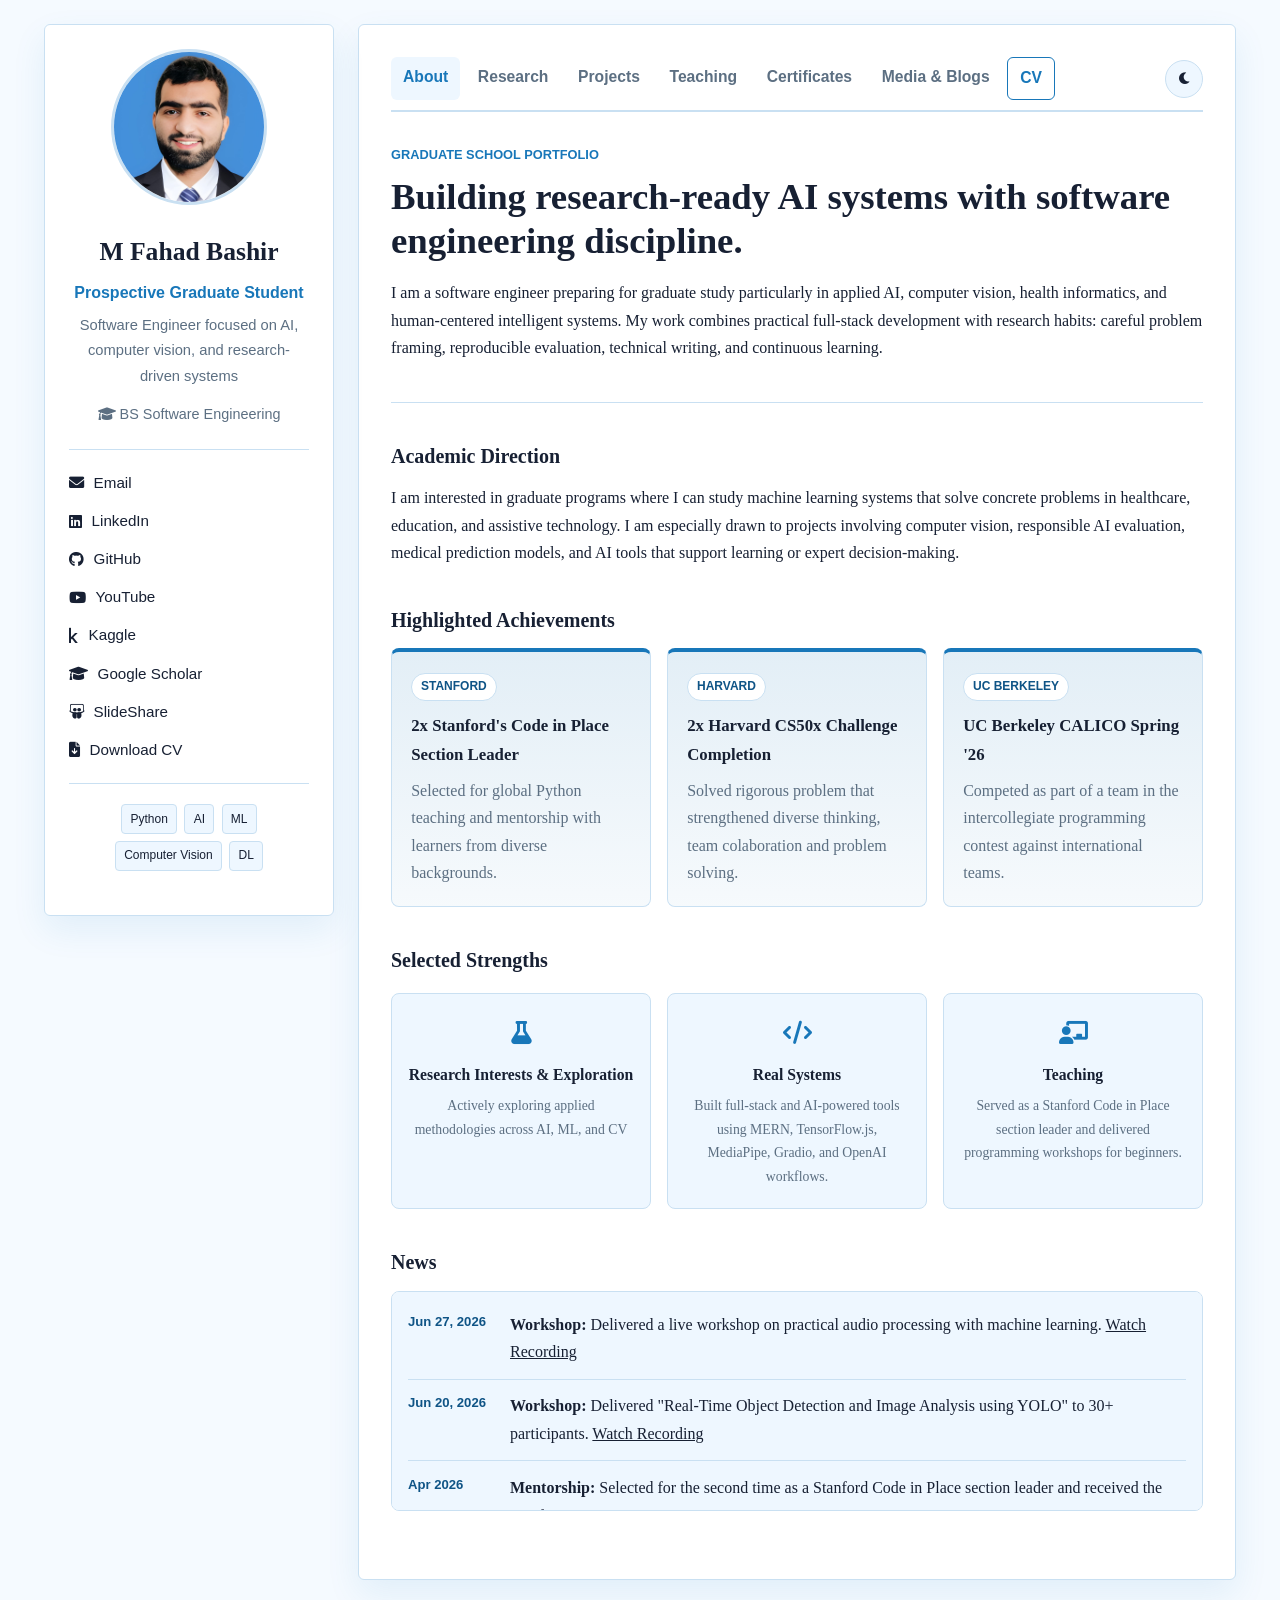
==== index.html @ 1e4f1df3 "Add files via upload" ====
<!DOCTYPE html>
<html lang="en">
<head>
    <meta charset="UTF-8">
    <meta name="viewport" content="width=device-width, initial-scale=1.0">
    <title>Muhammad Fahad Bashir | Portfolio</title>
    <link rel="stylesheet" href="style.css">
    <link rel="stylesheet" href="https://cdnjs.cloudflare.com/ajax/libs/font-awesome/6.0.0/css/all.min.css">
    <script src="script.js" defer></script>
</head>
<body>
    <div class="portfolio-container">
        <aside class="sidebar">
            <img src="profile.png" alt="Muhammad Fahad Bashir" class="profile-img">
            <h1>M Fahad Bashir</h1>
            <p class="title">Prospective Graduate Student</p>
            <p class="subtitle">Software Engineer focused on AI, computer vision, and research-driven systems</p>
            <p class="institution"><i class="fas fa-graduation-cap"></i> BS Software Engineering</p>

            <div class="contact-links">
                <a href="mailto:bashirfahad789@gmail.com"><i class="fas fa-envelope"></i> Email</a>
                <a href="https://linkedin.com/in/mfahadbashir" target="_blank" rel="noopener"><i class="fab fa-linkedin"></i> LinkedIn</a>
                <a href="https://github.com/muhammadfahd" target="_blank" rel="noopener"><i class="fab fa-github"></i> GitHub</a>
                <a href="https://www.youtube.com/@mfahadbashir45" target="_blank" rel="noopener"><i class="fab fa-youtube"></i> YouTube</a>
                <a href="https://www.kaggle.com/muhammadfahadbashir" target="_blank" rel="noopener"><i class="fab fa-kaggle"></i> Kaggle</a>
                <a href="https://scholar.google.com/citations?view_op=search_authors&mauthors=Muhammad+Fahad+Bashir" target="_blank" rel="noopener"><i class="fas fa-graduation-cap"></i> Google Scholar</a>
                <a href="https://www.slideshare.net/MuhammadFahadBashir3?itemsPerPage=18" target="_blank" rel="noopener"><i class="fab fa-slideshare"></i> SlideShare</a>
                <a href="cv.pdf" download><i class="fas fa-file-arrow-down"></i> Download CV</a>
            </div>

            <div class="tag-cloud">
                <span>Python</span> 
                <span>AI</span>
                <span>ML </span>
                <span>Computer Vision</span>
                <span>DL </span>
            </div>
        </aside>

        <main class="content-area">
            <nav class="tabs-nav" aria-label="Primary navigation">
                <div class="nav-links">
                    <a href="index.html" class="nav-link active">About</a>
                    <a href="research.html" class="nav-link">Research</a>
                    <a href="projects.html" class="nav-link">Projects</a>
                    <a href="workshops.html" class="nav-link">Teaching</a>
                    <a href="certificates.html" class="nav-link">Certificates</a>
                    <a href="gallery.html" class="nav-link">Media & Blogs</a>
                    <a href="cv.pdf" class="nav-link cv-link" download>CV</a>
                </div>
                <button class="theme-toggle" id="theme-toggle" type="button" aria-label="Toggle color theme">
                    <i class="fas fa-moon mode-icon" aria-hidden="true"></i>
                </button>
            </nav>

            <section class="intro-section">
                <p class="eyebrow">Graduate school portfolio</p>
                <h2>Building research-ready AI systems with software engineering discipline.</h2>
                <p>I am a software engineer preparing for graduate study particularly in applied AI, computer vision, health informatics, and human-centered intelligent systems. My work combines practical full-stack development with research habits: careful problem framing, reproducible evaluation, technical writing, and continuous learning.</p>
            </section>

            <section>
                <h3>Academic Direction</h3>
                <p>I am interested in graduate programs where I can study machine learning systems that solve concrete problems in healthcare, education, and assistive technology. I am especially drawn to projects involving computer vision, responsible AI evaluation, medical prediction models, and AI tools that support learning or expert decision-making.</p>
            </section>

            <section>
                <h3>Highlighted Achievements</h3>
                <div class="achievement-strip">
                    <article class="achievement-card">
                        <span class="achievement-source">Stanford</span>
                        <h4>2x Stanford's Code in Place Section Leader</h4>
                        <p>Selected for global Python teaching and mentorship with learners from diverse backgrounds.</p>
                    </article>
                    <article class="achievement-card">
                        <span class="achievement-source">Harvard</span>
                        <h4>2x Harvard CS50x Challenge Completion</h4>
                        <p>Solved rigorous problem that strengthened diverse thinking, team colaboration and problem solving.</p>
                    </article>
                    <article class="achievement-card">
                        <span class="achievement-source">UC Berkeley </span>
                        <h4>UC Berkeley CALICO Spring '26</h4>
    <p>Competed as part of a team in the intercollegiate programming contest against international teams.</p>
                    </article>
                </div>
            </section>


            <section>
                <h3>Selected Strengths</h3>
                <div class="highlights-grid">
                    <div class="highlight-badge">
                        <div class="badge-icon"><i class="fas fa-flask"></i></div>
                       <h4>Research Interests & Exploration</h4>
                    <p>Actively exploring applied methodologies across AI, ML, and CV</p>
                    </div>
                    <div class="highlight-badge">
                        <div class="badge-icon"><i class="fas fa-code"></i></div>
                        <h4>Real Systems</h4>
                        <p>Built full-stack and AI-powered tools using MERN, TensorFlow.js, MediaPipe, Gradio, and OpenAI workflows.</p>
                    </div>
                    <div class="highlight-badge">
                        <div class="badge-icon"><i class="fas fa-chalkboard-teacher"></i></div>
                        <h4>Teaching</h4>
                        <p>Served as a Stanford Code in Place section leader and delivered programming workshops for beginners.</p>
                    </div>
                </div>
            </section>

            <section>
                <h3>News</h3>
                <div class="scrollable-news-container">
                    <div class="news-feed-item">
                        <time datetime="2026-06-27" class="news-date">Jun 27, 2026</time>
                        <p><strong>Workshop:</strong> Delivered a live workshop on practical audio processing with machine learning. <a href="https://youtu.be/pgzVqbwaPww" target="_blank" rel="noopener" class="news-url">Watch Recording</a></p>
                    </div>
                    <div class="news-feed-item">
                        <time datetime="2026-06-20" class="news-date">Jun 20, 2026</time>
                        <p><strong>Workshop:</strong> Delivered "Real-Time Object Detection and Image Analysis using YOLO" to 30+ participants. <a href="https://youtu.be/oaAVFo2bmYA" target="_blank" rel="noopener" class="news-url">Watch Recording</a></p>
                    </div>
                    <div class="news-feed-item">
                        <time datetime="2026-04" class="news-date">Apr 2026</time>
                        <p><strong>Mentorship:</strong> Selected for the second time as a Stanford Code in Place section leader and received the certificate. <span class="news-link-pending">Link pending</span></p>
                    </div>
                    <div class="news-feed-item">
                        <time datetime="2026-04" class="news-date">Apr 2026</time>
                        <p><strong>Competition:</strong> Participated with my team in the UC Berkeley CALICO Spring '26 programming contest and received our certificate. <span class="news-link-pending">Link pending</span></p>
                    </div>
                    <div class="news-feed-item">
                        <time datetime="2026-04" class="news-date">Apr 2026</time>
                        <p><strong>Team Challenge:</strong> Participated in Harvard CS50x Puzzle Day 2026 and solved problems with my teammates. <span class="news-link-pending">Link pending</span></p>
                    </div>
                    <div class="news-feed-item">
                        <time datetime="2026-03" class="news-date">Mar 2026</time>
                        <p><strong>Live Coding:</strong> Presented different LeetCode problems in a live Zoom session for a DSA course. <span class="news-link-pending">Link pending</span></p>
                    </div>
                </div>
            </section>
        </main>
    </div>
</body>
</html>
---- style.css ----
:root {
    --bg-color: #f5faff;
    --panel-bg: #ffffff;
    --panel-soft: #eef7ff;
    --text-main: #172033;
    --text-muted: #5c6f82;
    --accent: #1877b9;
    --accent-strong: #0f5486;
    --border: #c9e0f2;
    --shadow: 0 14px 34px rgba(24, 119, 185, 0.09);
    --font: Georgia, "Times New Roman", Times, serif;
    --ui-font: "Segoe UI", Arial, sans-serif;
}

:root[data-theme="dark"] {
    --bg-color: #08131f;
    --panel-bg: #102033;
    --panel-soft: #172a41;
    --text-main: #edf7ff;
    --text-muted: #b7c9da;
    --accent: #8fd3ff;
    --accent-strong: #c1e8ff;
    --border: #29435c;
    --shadow: 0 18px 45px rgba(0, 0, 0, 0.28);
}

* {
    box-sizing: border-box;
}

body {
    font-family: var(--font);
    background: var(--bg-color);
    color: var(--text-main);
    margin: 0;
    line-height: 1.72;
    min-height: 100vh;
}

a {
    color: inherit;
}

.portfolio-container {
    width: min(100%, 1240px);
    margin: 1.5rem auto;
    padding: 0 1.5rem;
    display: grid;
    grid-template-columns: 290px minmax(0, 1fr);
    gap: 1.5rem;
}

.sidebar,
.content-area {
    background: var(--panel-bg);
    border: 1px solid var(--border);
    border-radius: 6px;
    box-shadow: var(--shadow);
}

.sidebar {
    padding: 1.5rem;
    height: fit-content;
    text-align: center;
    position: sticky;
    top: 1.5rem;
}

.profile-img {
    width: 156px;
    height: 156px;
    border-radius: 50%;
    object-fit: cover;
    margin-bottom: 1rem;
    border: 3px solid var(--border);
}

.sidebar h1 {
    font-size: 1.6rem;
    font-weight: 700;
    margin: 0 0 0.35rem;
}

.title {
    color: var(--accent);
    font-weight: 700;
    font-family: var(--ui-font);
    margin: 0;
}

.subtitle {
    color: var(--text-muted);
    font-size: 0.92rem;
    font-family: var(--ui-font);
    margin: 0.4rem 0 0.8rem;
}

.institution {
    color: var(--text-muted);
    font-size: 0.9rem;
    font-family: var(--ui-font);
    margin: 0 0 1.4rem;
}

.contact-links {
    display: flex;
    flex-direction: column;
    gap: 0.75rem;
    text-align: left;
    border-top: 1px solid var(--border);
    border-bottom: 1px solid var(--border);
    padding: 1.25rem 0;
    margin-bottom: 1.25rem;
}

.contact-links a {
    color: var(--text-main);
    text-decoration: none;
    font-size: 0.95rem;
    font-family: var(--ui-font);
    display: flex;
    align-items: center;
    gap: 0.6rem;
    transition: color 0.2s ease;
}

.contact-links a:hover {
    color: var(--accent);
}

.tag-cloud {
    display: flex;
    flex-wrap: wrap;
    gap: 0.45rem;
    justify-content: center;
    margin: 0.5rem 0 1.25rem;
}

.tag-cloud span {
    background: var(--panel-soft);
    color: var(--text-main);
    font-size: 0.75rem;
    font-family: var(--ui-font);
    padding: 0.22rem 0.52rem;
    border-radius: 4px;
    border: 1px solid var(--border);
}

.theme-toggle {
    width: 38px;
    height: 38px;
    border: 1px solid var(--border);
    background: var(--panel-soft);
    color: var(--text-main);
    border-radius: 50%;
    padding: 0;
    font-family: var(--ui-font);
    font-weight: 600;
    cursor: pointer;
    display: flex;
    align-items: center;
    justify-content: center;
    gap: 0.55rem;
}

.theme-toggle:hover {
    border-color: var(--accent);
    color: var(--accent);
}

.content-area {
    padding: 2rem;
    min-width: 0;
}

.tabs-nav {
    display: flex;
    align-items: center;
    justify-content: space-between;
    gap: 0.5rem;
    border-bottom: 2px solid var(--border);
    margin-bottom: 2rem;
    padding-bottom: 0.6rem;
    overflow-x: auto;
}

.nav-links {
    display: flex;
    gap: 0.35rem;
    overflow-x: auto;
    white-space: nowrap;
}

.nav-link {
    text-decoration: none;
    font-size: 0.98rem;
    font-weight: 600;
    color: var(--text-muted);
    padding: 0.45rem 0.75rem;
    border-radius: 6px;
    font-family: var(--ui-font);
    transition: color 0.2s ease, background 0.2s ease;
}

.nav-link:hover,
.nav-link.active {
    color: var(--accent);
    background: var(--panel-soft);
}

.nav-link.cv-link {
    border: 1px solid var(--accent);
    color: var(--accent);
}

section {
    margin-bottom: 2.25rem;
}

h2 {
    font-size: clamp(1.65rem, 3vw, 2.3rem);
    line-height: 1.2;
    margin: 0 0 1rem;
    font-weight: 700;
}

h3 {
    margin: 0 0 0.7rem;
    font-size: 1.25rem;
    font-weight: 700;
}

h4 {
    margin: 0 0 0.45rem;
    font-size: 1.05rem;
}

p {
    margin-top: 0;
}

.eyebrow {
    color: var(--accent);
    font-size: 0.8rem;
    font-weight: 800;
    letter-spacing: 0;
    text-transform: uppercase;
    margin-bottom: 0.55rem;
    font-family: var(--ui-font);
}

.intro-section {
    border-bottom: 1px solid var(--border);
    padding-bottom: 1.5rem;
}

.highlights-grid {
    display: grid;
    grid-template-columns: repeat(3, minmax(0, 1fr));
    gap: 1rem;
    margin-top: 1rem;
}

.achievement-strip {
    display: grid;
    grid-template-columns: repeat(3, minmax(0, 1fr));
    gap: 1rem;
}

.achievement-card {
    background: linear-gradient(180deg, rgba(24, 119, 185, 0.12), rgba(24, 119, 185, 0.04));
    border: 1px solid var(--border);
    border-top: 4px solid var(--accent);
    border-radius: 8px;
    padding: 1.2rem;
}

.achievement-source {
    display: inline-flex;
    align-items: center;
    color: var(--accent-strong);
    background: var(--panel-bg);
    border: 1px solid var(--border);
    border-radius: 999px;
    padding: 0.16rem 0.55rem;
    margin-bottom: 0.7rem;
    font-family: var(--ui-font);
    font-size: 0.75rem;
    font-weight: 800;
    text-transform: uppercase;
}

.achievement-card p {
    color: var(--text-muted);
    margin-bottom: 0;
}

.highlight-badge,
.item-card {
    background: var(--panel-soft);
    border: 1px solid var(--border);
    border-radius: 8px;
}

.highlight-badge {
    padding: 1.2rem 1rem;
    text-align: center;
}

.badge-icon {
    font-size: 1.45rem;
    color: var(--accent);
    margin-bottom: 0.5rem;
}

.highlight-badge h4 {
    margin: 0 0 0.35rem;
    font-size: 0.98rem;
}

.highlight-badge p {
    margin: 0;
    font-size: 0.86rem;
    color: var(--text-muted);
}

.scrollable-news-container {
    max-height: 220px;
    overflow-y: auto;
    border: 1px solid var(--border);
    border-radius: 8px;
    padding: 0.4rem 1rem;
    background: var(--panel-soft);
}

.scrollable-news-container::-webkit-scrollbar {
    width: 8px;
}

.scrollable-news-container::-webkit-scrollbar-track {
    background: transparent;
}

.scrollable-news-container::-webkit-scrollbar-thumb {
    background: var(--border);
    border-radius: 999px;
}

.news-feed-item {
    padding: 0.8rem 0;
    border-bottom: 1px solid var(--border);
    display: flex;
    align-items: flex-start;
    gap: 1rem;
}

.news-feed-item:last-child {
    border-bottom: none;
}

.news-tag {
    flex: 0 0 auto;
    min-width: 72px;
    text-align: center;
    font-size: 0.7rem;
    font-weight: 800;
    text-transform: uppercase;
    padding: 0.2rem 0.55rem;
    border-radius: 999px;
    color: #ffffff;
    background: var(--accent);
    font-family: var(--ui-font);
}

.news-tag.milestone {
    background: #23815c;
}

.news-tag.project {
    background: #7c3aed;
}

.news-tag.event {
    background: #c85a14;
}

.news-date {
    flex: 0 0 86px;
    color: var(--accent-strong);
    font-family: var(--ui-font);
    font-size: 0.82rem;
    font-weight: 800;
}

.news-feed-item p {
    margin: 0;
}

.news-link-pending {
    color: var(--text-muted);
    font-family: var(--ui-font);
    font-size: 0.78rem;
    font-weight: 700;
}

.item-card {
    padding: 1.4rem;
    margin-bottom: 1.25rem;
}

.item-meta {
    display: flex;
    justify-content: space-between;
    gap: 1rem;
    font-size: 0.8rem;
    color: var(--text-muted);
    font-weight: 700;
    margin-bottom: 0.6rem;
    font-family: var(--ui-font);
}

.authors,
.venue {
    margin: 0.2rem 0;
    font-size: 0.95rem;
}

.venue {
    color: var(--text-muted);
}

.project-note {
    color: var(--text-muted);
    background: var(--panel-bg);
    border-left: 3px solid var(--accent);
    padding: 0.75rem 0.85rem;
    border-radius: 0 6px 6px 0;
    margin-top: 0.85rem;
}

.compact-list {
    padding-left: 1.2rem;
    margin: 0;
}

.compact-list li {
    margin-bottom: 0.45rem;
}

.btn-action {
    display: inline-flex;
    align-items: center;
    gap: 0.45rem;
    text-decoration: none;
    font-size: 0.88rem;
    padding: 0.48rem 0.9rem;
    border: 1px solid var(--accent);
    color: var(--accent);
    border-radius: 6px;
    font-weight: 700;
    margin-top: 0.8rem;
    font-family: var(--ui-font);
    transition: background 0.2s ease, color 0.2s ease;
}

.btn-action:hover {
    background: var(--accent);
    color: #ffffff;
}

.btn-action.disabled {
    border-color: var(--border);
    color: var(--text-muted);
    cursor: default;
}

.btn-action.disabled:hover {
    background: transparent;
    color: var(--text-muted);
}

.btn-action.youtube-btn {
    border-color: #dc3545;
    color: #dc3545;
}

.btn-action.youtube-btn:hover {
    background: #dc3545;
    color: #ffffff;
}

.media-grid {
    display: grid;
    grid-template-columns: repeat(2, minmax(0, 1fr));
    gap: 1.25rem;
    margin-top: 1.4rem;
}

.media-wrapper {
    position: relative;
    border-radius: 8px;
    overflow: hidden;
    border: 1px solid var(--border);
    aspect-ratio: 4 / 3;
    background: var(--panel-soft);
}

.media-wrapper img {
    width: 100%;
    height: 100%;
    object-fit: cover;
    display: block;
    transition: transform 0.3s ease, opacity 0.3s ease;
}

.media-overlay {
    position: absolute;
    inset: auto 0 0;
    background: linear-gradient(transparent, rgba(0, 0, 0, 0.86));
    padding: 2rem 1rem 1rem;
    color: #ffffff;
}

.media-overlay h5 {
    margin: 0 0 0.25rem;
    font-size: 1.05rem;
}

.media-overlay p {
    margin: 0;
    font-size: 0.82rem;
    color: #e5e7eb;
}

.media-wrapper:hover img {
    transform: scale(1.04);
    opacity: 0.82;
}

.placeholder-media {
    display: grid;
    place-items: center;
    background:
        linear-gradient(135deg, rgba(24, 119, 185, 0.11), transparent),
        var(--panel-soft);
}

.placeholder-icon {
    color: var(--accent);
    font-size: 2.4rem;
    opacity: 0.85;
}

.blog-list {
    display: grid;
    gap: 1rem;
}

.blog-card {
    background: var(--panel-soft);
    border: 1px solid var(--border);
    border-radius: 8px;
    padding: 1.25rem;
}

.resource-grid {
    display: grid;
    grid-template-columns: repeat(2, minmax(0, 1fr));
    gap: 1rem;
    margin-top: 1rem;
}

.resource-card {
    display: grid;
    grid-template-columns: auto 1fr;
    column-gap: 0.85rem;
    row-gap: 0.18rem;
    align-items: start;
    background: var(--panel-soft);
    border: 1px solid var(--border);
    border-radius: 8px;
    padding: 1rem;
    color: var(--text-main);
    text-decoration: none;
    transition: border-color 0.2s ease, transform 0.2s ease;
}

.resource-card:hover {
    border-color: var(--accent);
    transform: translateY(-2px);
}

.resource-card i {
    color: var(--accent);
    font-size: 1.2rem;
    margin-top: 0.18rem;
}

.resource-card span {
    font-weight: 700;
}

.resource-card small {
    grid-column: 2;
    color: var(--text-muted);
    font-family: var(--ui-font);
    line-height: 1.45;
}

@media (max-width: 900px) {
    .portfolio-container {
        grid-template-columns: 1fr;
        margin: 0;
        padding: 1rem;
    }

    .sidebar {
        position: static;
    }

    .highlights-grid,
    .achievement-strip,
    .media-grid,
    .resource-grid {
        grid-template-columns: 1fr;
    }

    .content-area {
        padding: 1.25rem;
    }
}

@media (max-width: 560px) {
    .portfolio-container {
        padding: 0.75rem;
    }

    .news-feed-item,
    .item-meta {
        flex-direction: column;
        gap: 0.45rem;
    }

    .news-tag {
        min-width: 0;
        width: fit-content;
    }

    .media-wrapper img.cert-img {
    width: 100%;
    height: 100%;
    object-fit: cover; /* Ensures the certificate image scales neatly without distortion */
    display: block;
    transition: transform 0.3s ease, opacity 0.3s ease;
}

/* Text-Based Certificate List Styling */
.cert-text-list {
    list-style: none;
    padding: 0;
    margin: 1rem 0 0 0;
}

.cert-text-list li {
    padding: 0.75rem 0.5rem;
    border-bottom: 1px dashed var(--border-color);
    display: flex;
    align-items: center;
    gap: 0.75rem;
    font-size: 0.95rem;
}

.cert-text-list li:last-child {
    border-bottom: none;
}

.cert-text-list a {
    color: var(--text-main);
    text-decoration: none;
    font-weight: 500;
    transition: color 0.2s ease;
}

.cert-text-list a:hover {
    color: var(--accent);
    text-decoration: underline;
}

.list-icon {
    font-size: 0.85rem;
    color: var(--text-muted);
}

.cert-vendor {
    color: var(--text-muted);
    font-size: 0.85rem;
    margin-left: auto; /* Cleanly pushes the vendor name to the far right side */
}

}
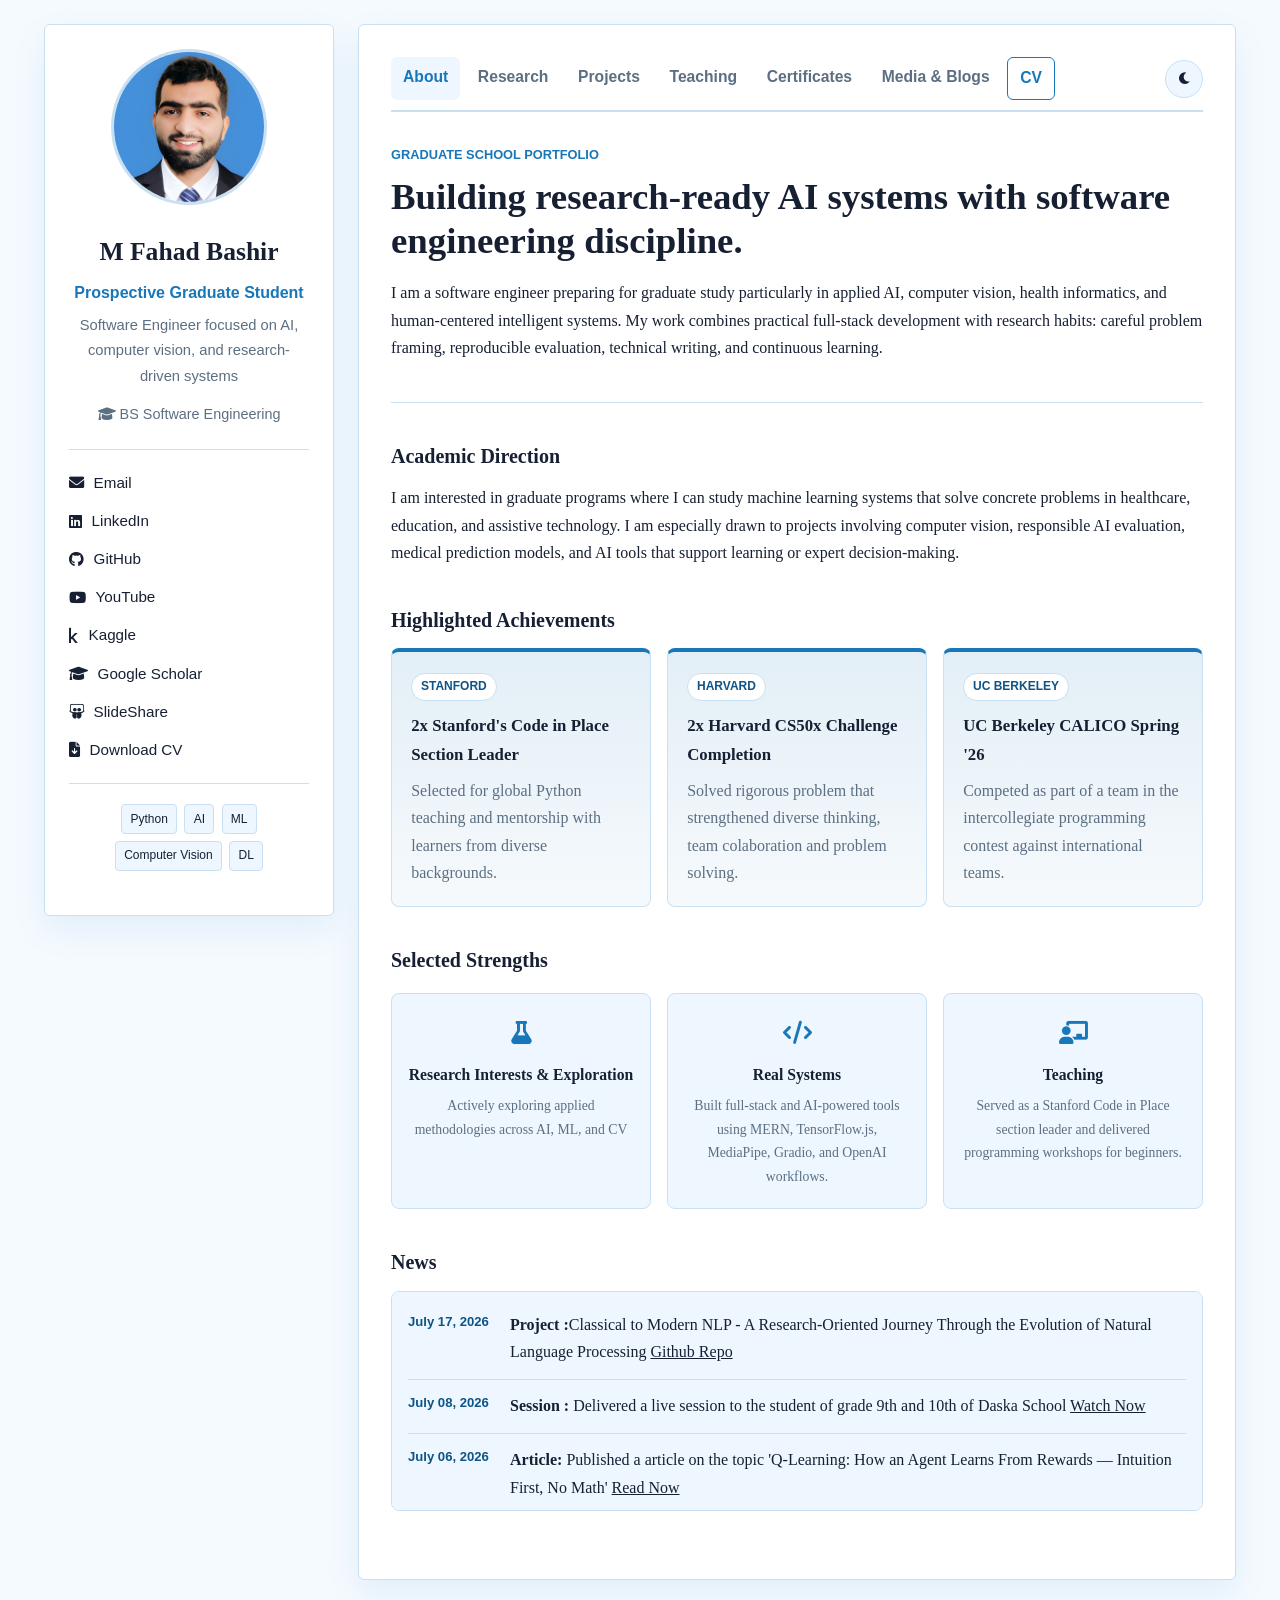
==== commit 3d77bfa5: "aded project" ====
--- a/index.html
+++ b/index.html
@@ -7,6 +7,18 @@
     <link rel="stylesheet" href="style.css">
     <link rel="stylesheet" href="https://cdnjs.cloudflare.com/ajax/libs/font-awesome/6.0.0/css/all.min.css">
     <script src="script.js" defer></script>
+
+    <!-- Google tag (gtag.js) -->
+<script async src="https://www.googletagmanager.com/gtag/js?id=G-B8ZJE2GND9"></script>
+<script>
+  window.dataLayer = window.dataLayer || [];
+  function gtag(){dataLayer.push(arguments);}
+  gtag('js', new Date());
+
+  gtag('config', 'G-B8ZJE2GND9');
+</script>
+
+
 </head>
 <body>
     <div class="portfolio-container">
@@ -110,6 +122,23 @@
             <section>
                 <h3>News</h3>
                 <div class="scrollable-news-container">
+
+                    <div class="news-feed-item">
+                    <time datetime="2026-07-17" class="news-date">July 17, 2026</time>
+                    <p><strong>Project :</strong>Classical to Modern NLP - A Research-Oriented Journey Through the Evolution of Natural Language Processing <a href="https://github.com/muhammadfahd/classical-to-modern-nlp" target="_blank" rel="noopener" class="news-url"> Github Repo</a></p>
+                    </div>
+
+                  
+                    <div class="news-feed-item">
+                        <time datetime="2026-06-27" class="news-date">July 08, 2026</time>
+                        <p><strong>Session :</strong> Delivered a live session to the student of grade 9th and 10th of Daska School  <a href="https://www.youtube.com/watch?v=la88frMdLw4" target="_blank" rel="noopener" class="news-url">Watch Now </a></p>
+                    </div>
+
+                    <div class="news-feed-item">
+                        <time datetime="2026-06-27" class="news-date">July 06, 2026</time>
+                        <p><strong>Article:</strong> Published a article on the topic 'Q-Learning: How an Agent Learns From Rewards — Intuition First, No Math' <a href="https://ml-diaries-by-fahd.hashnode.dev/q-learning-how-an-agent-learns-from-rewards-intuition-first-no-math" target="_blank" rel="noopener" class="news-url">Read Now </a></p>
+                    </div>
+
                     <div class="news-feed-item">
                         <time datetime="2026-06-27" class="news-date">Jun 27, 2026</time>
                         <p><strong>Workshop:</strong> Delivered a live workshop on practical audio processing with machine learning. <a href="https://youtu.be/pgzVqbwaPww" target="_blank" rel="noopener" class="news-url">Watch Recording</a></p>
